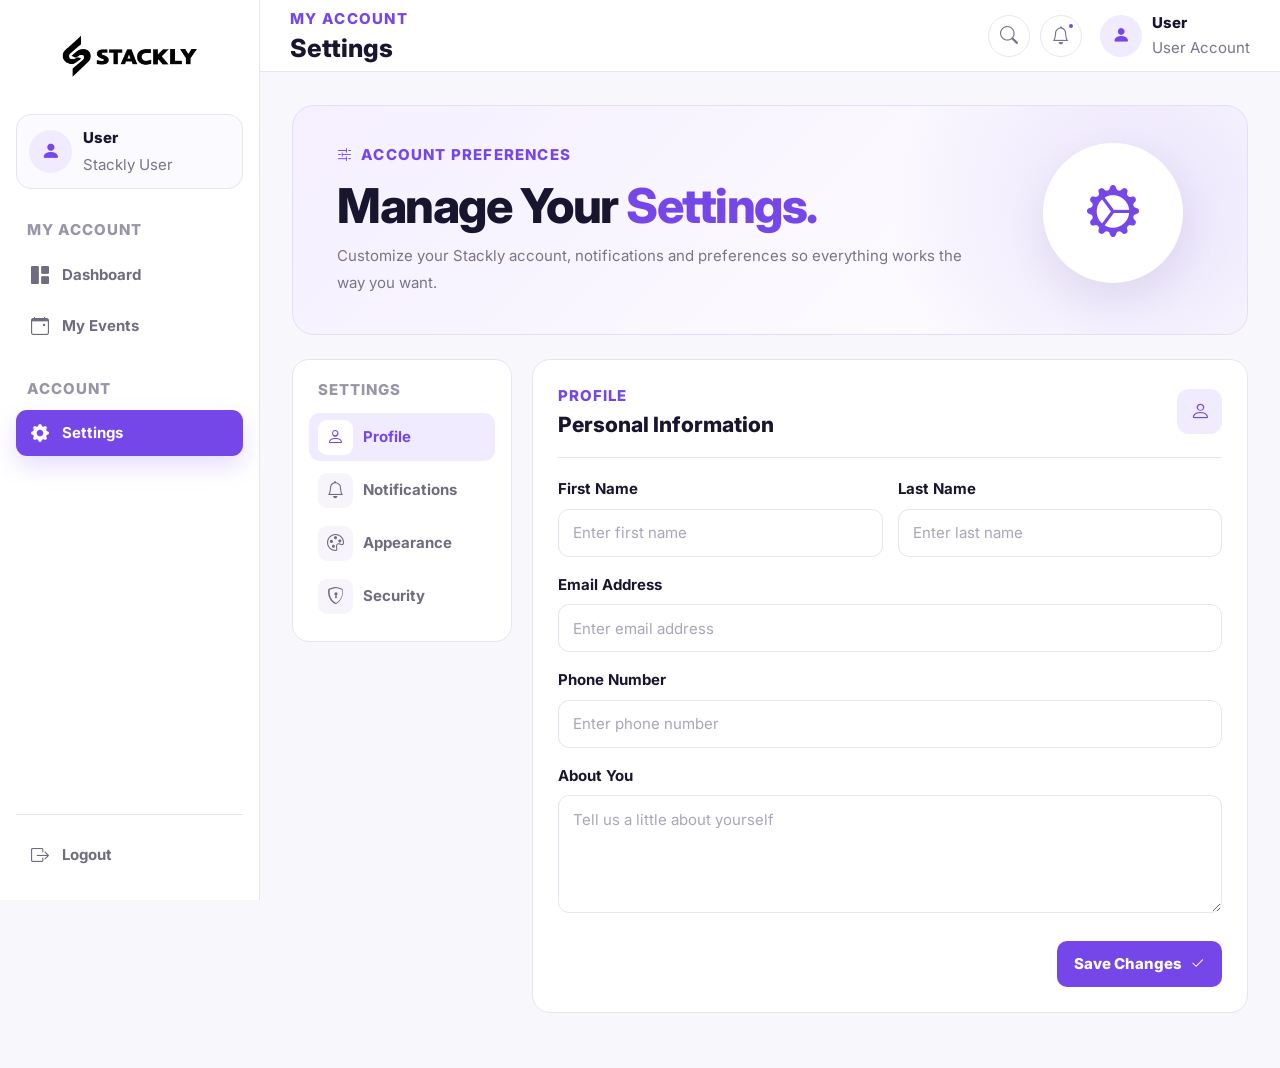
==== settings.html @ c7b8f8bf "Add files via upload" ====
<!DOCTYPE html>
<html lang="en">

<head>

    <meta charset="UTF-8">

    <meta
        name="viewport"
        content="width=device-width, initial-scale=1.0"
    >

    <meta
        name="description"
        content="Stackly Account Settings"
    >

    <title>Stackly | Settings</title>

    <link
        href="https://cdn.jsdelivr.net/npm/bootstrap@5.3.3/dist/css/bootstrap.min.css"
        rel="stylesheet"
    >

    <link
        href="https://cdn.jsdelivr.net/npm/bootstrap-icons@1.11.3/font/bootstrap-icons.min.css"
        rel="stylesheet"
    >

    <link
        href="https://fonts.googleapis.com/css2?family=Inter:wght@400;500;600;700;800&display=swap"
        rel="stylesheet"
    >

    <script src="https://cdn.jsdelivr.net/npm/gsap@3.12.5/dist/gsap.min.js"></script>

    <link
        rel="stylesheet"
        href="settings.css"
    >

</head>


<body>

<div class="settings-wrapper">


    <aside
        class="settings-sidebar"
        id="settingsSidebar"
    >

        <div class="settings-sidebar-logo">

            <a href="user-dashboard.html">

                <img
                    src="Assest/whitelogo.webp"
                    alt="Stackly Logo"
                >

            </a>

        </div>


        <div class="settings-sidebar-user">

            <div class="settings-sidebar-avatar">

                <i class="bi bi-person-fill"></i>

            </div>

            <div class="settings-sidebar-user-info">

                <strong id="sidebarUserName">
                    User
                </strong>

                <span>
                    Stackly User
                </span>

            </div>

        </div>


        <div class="settings-sidebar-title">
            MY ACCOUNT
        </div>


        <nav class="settings-sidebar-nav">

            <a
                href="user-dashboard.html"
                class="settings-sidebar-link"
            >

                <i class="bi bi-grid-1x2-fill"></i>

                <span>
                    Dashboard
                </span>

            </a>


            <a
                href="eventpage.html"
                class="settings-sidebar-link"
            >

                <i class="bi bi-calendar-event"></i>

                <span>
                    My Events
                </span>

            </a>

        </nav>


        <div class="settings-sidebar-title">
            ACCOUNT
        </div>


        <nav class="settings-sidebar-nav">

            <a
                href="settings.html"
                class="settings-sidebar-link active"
            >

                <i class="bi bi-gear-fill"></i>

                <span>
                    Settings
                </span>

            </a>

        </nav>


        <div class="settings-sidebar-bottom">

            <a
                href="login.html"
                class="settings-sidebar-link"
                id="logoutButton"
            >

                <i class="bi bi-box-arrow-right"></i>

                <span>
                    Logout
                </span>

            </a>

        </div>

    </aside>


    <div
        class="settings-sidebar-overlay"
        id="settingsSidebarOverlay"
    ></div>


    <main class="settings-main">


        <header class="settings-header">

            <div class="settings-header-left">

                <button
                    type="button"
                    class="settings-mobile-menu"
                    id="settingsMobileMenu"
                    aria-label="Open navigation"
                    aria-expanded="false"
                >

                    <i class="bi bi-list"></i>

                </button>


                <a
                    href="user-dashboard.html"
                    class="settings-mobile-logo"
                >

                    <img
                        src="Assest/whitelogo.webp"
                        alt="Stackly Logo"
                    >

                </a>


                <div class="settings-page-title">

                    <span>
                        MY ACCOUNT
                    </span>

                    <h1>
                        Settings
                    </h1>

                </div>

            </div>


            <div class="settings-header-actions">

                <a
                    href="error.html"
                    class="settings-header-icon"
                    aria-label="Search"
                >

                    <i class="bi bi-search"></i>

                </a>


                <a
                    href="error.html"
                    class="settings-header-icon settings-notification"
                    aria-label="Notifications"
                >

                    <i class="bi bi-bell"></i>

                    <span></span>

                </a>


                <a
                    href="error.html"
                    class="settings-header-user"
                >

                    <div class="settings-header-avatar">

                        <i class="bi bi-person-fill"></i>

                    </div>

                    <div>

                        <strong id="headerUserName">
                            User
                        </strong>

                        <small>
                            User Account
                        </small>

                    </div>

                </a>

            </div>

        </header>


        <div class="settings-content">


            <section class="settings-intro">

                <div>

                    <span class="settings-eyebrow">

                        <i class="bi bi-sliders2"></i>

                        ACCOUNT PREFERENCES

                    </span>


                    <h2>
                        Manage Your
                        <span>Settings.</span>
                    </h2>


                    <p>
                        Customize your Stackly account,
                        notifications and preferences so
                        everything works the way you want.
                    </p>

                </div>


                <div class="settings-intro-icon">

                    <i class="bi bi-gear-wide-connected"></i>

                </div>

            </section>


            <section class="settings-layout">


                <div class="settings-navigation">

                    <div class="settings-nav-heading">
                        SETTINGS
                    </div>


                    <button
                        type="button"
                        class="settings-nav-item active"
                        data-target="profileSettings"
                    >

                        <span class="settings-nav-icon">
                            <i class="bi bi-person"></i>
                        </span>

                        <span>
                            Profile
                        </span>

                    </button>


                    <button
                        type="button"
                        class="settings-nav-item"
                        data-target="notificationSettings"
                    >

                        <span class="settings-nav-icon">
                            <i class="bi bi-bell"></i>
                        </span>

                        <span>
                            Notifications
                        </span>

                    </button>


                    <button
                        type="button"
                        class="settings-nav-item"
                        data-target="appearanceSettings"
                    >

                        <span class="settings-nav-icon">
                            <i class="bi bi-palette"></i>
                        </span>

                        <span>
                            Appearance
                        </span>

                    </button>


                    <button
                        type="button"
                        class="settings-nav-item"
                        data-target="securitySettings"
                    >

                        <span class="settings-nav-icon">
                            <i class="bi bi-shield-lock"></i>
                        </span>

                        <span>
                            Security
                        </span>

                    </button>

                </div>


                <div class="settings-panels">


                    <section
                        class="settings-panel active"
                        id="profileSettings"
                    >

                        <div class="settings-panel-heading">

                            <div>

                                <span>
                                    PROFILE
                                </span>

                                <h3>
                                    Personal Information
                                </h3>

                            </div>

                            <div class="settings-panel-icon">

                                <i class="bi bi-person"></i>

                            </div>

                        </div>


                        <div class="settings-form">


                            <div class="settings-form-row">


                                <div class="settings-field">

                                    <label for="firstName">
                                        First Name
                                    </label>

                                    <input
                                        type="text"
                                        id="firstName"
                                        placeholder="Enter first name"
                                    >

                                </div>


                                <div class="settings-field">

                                    <label for="lastName">
                                        Last Name
                                    </label>

                                    <input
                                        type="text"
                                        id="lastName"
                                        placeholder="Enter last name"
                                    >

                                </div>


                            </div>


                            <div class="settings-field">

                                <label for="email">
                                    Email Address
                                </label>

                                <input
                                    type="email"
                                    id="email"
                                    placeholder="Enter email address"
                                >

                            </div>


                            <div class="settings-field">

                                <label for="phone">
                                    Phone Number
                                </label>

                                <input
                                    type="tel"
                                    id="phone"
                                    placeholder="Enter phone number"
                                >

                            </div>


                            <div class="settings-field">

                                <label for="bio">
                                    About You
                                </label>

                                <textarea
                                    id="bio"
                                    rows="4"
                                    placeholder="Tell us a little about yourself"
                                ></textarea>

                            </div>


                            <div class="settings-form-actions">

                                <a href="error.html"
                                    class="settings-save-button"
                                    id="saveProfile"
                                >

                                    Save Changes

                                    <i class="bi bi-check2"></i>

                            </a>

                            </div>

                        </div>

                    </section>


                    <section
                        class="settings-panel"
                        id="notificationSettings"
                    >

                        <div class="settings-panel-heading">

                            <div>

                                <span>
                                    NOTIFICATIONS
                                </span>

                                <h3>
                                    Notification Preferences
                                </h3>

                            </div>

                            <div class="settings-panel-icon">

                                <i class="bi bi-bell"></i>

                            </div>

                        </div>


                        <div class="settings-preference-list">


                            <div class="settings-preference-row">

                                <div class="settings-preference-content">

                                    <strong>
                                        Email Notifications
                                    </strong>

                                    <span>
                                        Receive important event and account updates.
                                    </span>

                                </div>


                                <label class="settings-toggle">

                                    <input
                                        type="checkbox"
                                        id="emailNotifications"
                                        checked
                                    >

                                    <span></span>

                                </label>

                            </div>


                            <div class="settings-preference-row">

                                <div class="settings-preference-content">

                                    <strong>
                                        Event Reminders
                                    </strong>

                                    <span>
                                        Get reminders before your registered events.
                                    </span>

                                </div>


                                <label class="settings-toggle">

                                    <input
                                        type="checkbox"
                                        id="eventReminders"
                                        checked
                                    >

                                    <span></span>

                                </label>

                            </div>


                            <div class="settings-preference-row">

                                <div class="settings-preference-content">

                                    <strong>
                                        New Event Alerts
                                    </strong>

                                    <span>
                                        Discover newly added conferences and workshops.
                                    </span>

                                </div>


                                <label class="settings-toggle">

                                    <input
                                        type="checkbox"
                                        id="newEventAlerts"
                                        checked
                                    >

                                    <span></span>

                                </label>

                            </div>


                            <div class="settings-preference-row">

                                <div class="settings-preference-content">

                                    <strong>
                                        Weekly Summary
                                    </strong>

                                    <span>
                                        Receive a weekly overview of upcoming experiences.
                                    </span>

                                </div>


                                <label class="settings-toggle">

                                    <input
                                        type="checkbox"
                                        id="weeklySummary"
                                    >

                                    <span></span>

                                </label>

                            </div>


                        </div>


                        <div class="settings-form-actions">

                            <a href="error.html"
                                class="settings-save-button"
                                id="saveNotifications"
                            >

                                Save Preferences

                                <i class="bi bi-check2"></i>

                        </a>

                        </div>

                    </section>


                    <section
                        class="settings-panel"
                        id="appearanceSettings"
                    >

                        <div class="settings-panel-heading">

                            <div>

                                <span>
                                    APPEARANCE
                                </span>

                                <h3>
                                    Display Preferences
                                </h3>

                            </div>

                            <div class="settings-panel-icon">

                                <i class="bi bi-palette"></i>

                            </div>

                        </div>


                        <div class="settings-appearance-options">


                            <button
                                type="button"
                                class="appearance-option active"
                                data-theme="light"
                            >

                                <span class="appearance-preview light-preview">

                                    <span></span>
                                    <span></span>
                                    <span></span>

                                </span>

                                <strong>
                                    Light
                                </strong>

                                <small>
                                    Clean and bright interface
                                </small>

                            </button>


                            <button
                                type="button"
                                class="appearance-option"
                                data-theme="soft"
                            >

                                <span class="appearance-preview soft-preview">

                                    <span></span>
                                    <span></span>
                                    <span></span>

                                </span>

                                <strong>
                                    Soft
                                </strong>

                                <small>
                                    Softer background contrast
                                </small>

                            </button>


                        </div>


                        <div class="settings-form-actions">
<a
    href="error.html"
    class="settings-save-button"
    id="saveAppearance"
>
    Save Appearance
    <i class="bi bi-check2"></i>
</a>

                        </div>

                    </section>


                    <section
                        class="settings-panel"
                        id="securitySettings"
                    >

                        <div class="settings-panel-heading">

                            <div>

                                <span>
                                    SECURITY
                                </span>

                                <h3>
                                    Account Security
                                </h3>

                            </div>

                            <div class="settings-panel-icon">

                                <i class="bi bi-shield-lock"></i>

                            </div>

                        </div>


                        <div class="settings-security-card">

                            <div class="settings-security-icon">

                                <i class="bi bi-lock"></i>

                            </div>

                            <div>

                                <strong>
                                    Password
                                </strong>

                                <span>
                                    Keep your account protected with a strong password.
                                </span>

                            </div>

                            <a
                                href="error.html"
                                class="settings-secondary-button"
                            >
                                Change Password
                            </a>

                        </div>


                        <div class="settings-security-card">

                            <div class="settings-security-icon">

                                <i class="bi bi-phone"></i>

                            </div>

                            <div>

                                <strong>
                                    Two-Factor Authentication
                                </strong>

                                <span>
                                    Add another layer of protection to your account.
                                </span>

                            </div>

                            <a href="error.html"
                                class="settings-secondary-button"
                                id="twoFactorButton"
                            >
                                Enable
                        </a>

                        </div>


                        <div class="settings-danger-zone">

                            <div>

                                <span>
                                    ACCOUNT ACTION
                                </span>

                                <h4>
                                    Sign out from all devices
                                </h4>

                                <p>
                                    End all active sessions connected to your account.
                                </p>

                            </div>


                            <a href="error.html"
                                class="settings-danger-button"
                                id="signOutAll"
                            >
                                Sign Out
                        </a>

                        </div>

                    </section>


                </div>

            </section>


            <div
                class="settings-toast"
                id="settingsToast"
            >

                <i class="bi bi-check-circle-fill"></i>

                <span>
                    Settings saved successfully.
                </span>

            </div>


        </div>

    </main>

</div>


<script src="settings.js"></script>

</body>

</html>
---- settings.css ----
* {
    margin: 0;
    padding: 0;
    box-sizing: border-box;
}

html {
    width: 100%;
    min-height: 100%;
    overflow-x: hidden;
}

body {
    width: 100%;
    min-height: 100vh;
    overflow-x: hidden;

    font-family: "Inter", sans-serif;

    background: #f8f7fb;
    color: #18152f;
}

body.sidebar-open {
    position: fixed;
    width: 100%;
    height: 100%;
    overflow: hidden !important;
    touch-action: none;
}

:root {
    --purple: #7647e8;
    --purple-dark: #6033d0;
    --purple-light: #f0ebff;
    --purple-soft: #f8f5ff;
    --dark: #18152f;
    --text: #343147;
    --muted: #77758a;
    --border: #e7e4ef;
    --white: #ffffff;
    --danger: #d94a62;
    --sidebar-width: 260px;
    --header-height: 72px;
}

a {
    text-decoration: none;
}

button,
input,
textarea,
select {
    font: inherit;
}

button {
    border: 0;
}

img,
svg {
    display: block;
    max-width: 100%;
}

.settings-wrapper {
    width: 100%;
    min-height: 100vh;
    overflow-x: hidden;
}

.settings-sidebar {
    position: fixed;

    top: 0;
    left: 0;
    bottom: 0;

    width: var(--sidebar-width);

    display: flex;
    flex-direction: column;

    padding: 22px 16px;

    background: #ffffff;

    border-right: 1px solid var(--border);

    z-index: 2000;

    overflow-x: hidden;
    overflow-y: auto;
}

.settings-sidebar-logo {
    width: 100%;

    display: flex;
    justify-content: center;

    padding: 8px 10px 30px;
}

.settings-sidebar-logo a {
    display: flex;
    justify-content: center;

    width: 100%;
}

.settings-sidebar-logo img {
    width: 145px;
    height: auto;

    filter: brightness(0);
}

.settings-sidebar-user {
    width: 100%;

    display: flex;
    align-items: center;

    gap: 11px;

    padding: 12px;

    margin-bottom: 26px;

    border: 1px solid var(--border);

    border-radius: 15px;

    background: #fbfaff;
}

.settings-sidebar-avatar {
    width: 43px;
    height: 43px;

    min-width: 43px;

    display: flex;
    align-items: center;
    justify-content: center;

    border-radius: 50%;

    background: var(--purple-light);

    color: var(--purple);

    font-size: 19px;
}

.settings-sidebar-user-info {
    min-width: 0;
    flex: 1;
}

.settings-sidebar-user-info strong {
    display: block;

    width: 100%;

    color: var(--dark);

    font-size: 15px;
    font-weight: 800;

    overflow: hidden;
    white-space: nowrap;
    text-overflow: ellipsis;
}

.settings-sidebar-user-info span {
    display: block;

    margin-top: 4px;

    color: var(--muted);

    font-size: 15px;
}

.settings-sidebar-title {
    padding: 0 11px;

    margin: 4px 0 10px;

    color: #9995a9;

    font-size: 15px;
    font-weight: 800;

    letter-spacing: 1px;
}

.settings-sidebar-nav {
    width: 100%;

    display: flex;
    flex-direction: column;

    gap: 5px;

    margin-bottom: 25px;
}

.settings-sidebar-link {
    width: 100%;
    min-height: 46px;

    display: flex;
    align-items: center;

    gap: 12px;

    padding: 0 13px;

    border-radius: 11px;

    color: #6f6c7f;

    font-size: 15px;
    font-weight: 700;

    transition:
        background .25s ease,
        color .25s ease,
        transform .25s ease;
}

.settings-sidebar-link i {
    width: 21px;
    min-width: 21px;

    text-align: center;

    font-size: 18px;
}

.settings-sidebar-link:hover {
    color: var(--purple);
    background: var(--purple-light);

    transform: translateX(2px);
}

.settings-sidebar-link.active {
    color: #ffffff;

    background: var(--purple);

    box-shadow:
        0 10px 25px rgba(118, 71, 232, .18);
}

.settings-sidebar-link.active:hover {
    color: #ffffff;

    background: var(--purple-dark);

    transform: none;
}

.settings-sidebar-bottom {
    width: 100%;

    margin-top: auto;

    padding-top: 17px;

    border-top: 1px solid var(--border);
}

.settings-sidebar-overlay {
    position: fixed;

    inset: 0;

    background: rgba(20, 15, 40, .55);

    opacity: 0;
    visibility: hidden;
    pointer-events: none;

    z-index: 1900;

    transition:
        opacity .3s ease,
        visibility .3s ease;
}

.settings-sidebar-overlay.active {
    opacity: 1;
    visibility: visible;
    pointer-events: auto;
}

.settings-main {
    width: calc(100% - var(--sidebar-width));

    min-height: 100vh;

    margin-left: var(--sidebar-width);

    overflow-x: hidden;
}

.settings-header {
    position: fixed;

    top: 0;
    right: 0;

    width: calc(100% - var(--sidebar-width));

    height: var(--header-height);

    display: flex;
    align-items: center;
    justify-content: space-between;

    padding: 0 30px;

    background: rgba(255, 255, 255, .97);

    border-bottom: 1px solid var(--border);

    backdrop-filter: blur(16px);

    z-index: 1500;
}

.settings-header-left {
    display: flex;
    align-items: center;

    min-width: 0;
}

.settings-page-title span {
    display: block;

    margin-bottom: 3px;

    color: var(--purple);

    font-size: 15px;
    font-weight: 800;

    letter-spacing: 1.3px;
}

.settings-page-title h1 {
    margin: 0;

    color: var(--dark);

    font-size: 25px;
    font-weight: 800;
}

.settings-header-actions {
    display: flex;
    align-items: center;

    gap: 10px;

    flex-shrink: 0;
}

.settings-header-icon {
    position: relative;

    width: 42px;
    height: 42px;

    display: flex;
    align-items: center;
    justify-content: center;

    border: 1px solid var(--border);

    border-radius: 50%;

    background: #ffffff;

    color: #77738a;

    font-size: 18px;

    transition: .25s ease;
}

.settings-header-icon:hover {
    color: var(--purple);
    border-color: var(--purple);

    transform: translateY(-2px);
}

.settings-notification span {
    position: absolute;

    top: 6px;
    right: 6px;

    width: 8px;
    height: 8px;

    border-radius: 50%;

    background: var(--purple);

    border: 2px solid #ffffff;
}

.settings-header-user {
    display: flex;
    align-items: center;

    gap: 10px;

    padding-left: 8px;

    color: var(--dark);
}

.settings-header-avatar {
    width: 42px;
    height: 42px;

    display: flex;
    align-items: center;
    justify-content: center;

    border-radius: 50%;

    background: var(--purple-light);

    color: var(--purple);

    font-size: 18px;
}

.settings-header-user strong {
    display: block;

    color: var(--dark);

    font-size: 15px;
    font-weight: 800;
}

.settings-header-user small {
    display: block;

    margin-top: 3px;

    color: var(--muted);

    font-size: 15px;
}

.settings-mobile-menu,
.settings-mobile-logo {
    display: none;
}

.settings-content {
    width: 100%;
    max-width: 1500px;

    margin: 0 auto;

    padding: 105px 32px 55px;

    overflow-x: hidden;
}

.settings-intro {
    width: 100%;
    min-width: 0;

    display: grid;

    grid-template-columns:
        minmax(0, 1fr)
        180px;

    align-items: center;

    gap: 30px;

    padding: 38px 44px;

    border: 1px solid #e5def8;

    border-radius: 22px;

    background:
        radial-gradient(
            circle at 90% 50%,
            rgba(118, 71, 232, .14),
            transparent 30%
        ),
        linear-gradient(
            135deg,
            #f5efff,
            #ffffff
        );

    overflow: hidden;
}

.settings-eyebrow {
    display: flex;
    align-items: center;

    gap: 8px;

    margin-bottom: 13px;

    color: var(--purple);

    font-size: 15px;
    font-weight: 800;

    letter-spacing: 1.2px;
}

.settings-intro h2 {
    margin: 0 0 11px;

    color: var(--dark);

    font-size: clamp(32px, 4vw, 48px);

    line-height: 1.1;

    letter-spacing: -1.5px;

    font-weight: 800;
}

.settings-intro h2 span {
    color: var(--purple);
}

.settings-intro p {
    max-width: 700px;

    margin: 0;

    color: var(--muted);

    font-size: 15px;

    line-height: 1.75;
}

.settings-intro-icon {
    width: 140px;
    height: 140px;

    display: flex;
    align-items: center;
    justify-content: center;

    justify-self: center;

    border-radius: 50%;

    background: #ffffff;

    color: var(--purple);

    font-size: 52px;

    box-shadow:
        0 15px 40px rgba(40, 25, 80, .08);
}

.settings-layout {
    width: 100%;

    min-width: 0;

    display: grid;

    grid-template-columns:
        220px
        minmax(0, 1fr);

    gap: 20px;

    margin-top: 24px;
}

.settings-navigation {
    width: 100%;

    height: max-content;

    padding: 16px;

    border: 1px solid var(--border);

    border-radius: 17px;

    background: #ffffff;
}

.settings-nav-heading {
    padding: 3px 9px 12px;

    color: #9995a9;

    font-size: 15px;

    font-weight: 800;

    letter-spacing: 1px;
}

.settings-nav-item {
    width: 100%;
    min-height: 48px;

    display: flex;
    align-items: center;

    gap: 10px;

    padding: 0 9px;

    margin-bottom: 5px;

    border-radius: 11px;

    background: transparent;

    color: #706c80;

    font-size: 15px;

    font-weight: 700;

    text-align: left;

    cursor: pointer;

    transition: .25s ease;
}

.settings-nav-item:hover {
    color: var(--purple);

    background: var(--purple-light);
}

.settings-nav-item.active {
    color: var(--purple);

    background: var(--purple-light);
}

.settings-nav-icon {
    width: 35px;
    height: 35px;

    min-width: 35px;

    display: flex;
    align-items: center;
    justify-content: center;

    border-radius: 9px;

    background: #f7f5fb;

    font-size: 17px;
}

.settings-nav-item.active .settings-nav-icon {
    background: #ffffff;

    color: var(--purple);
}

.settings-panels {
    width: 100%;
    min-width: 0;
}

.settings-panel {
    display: none;

    width: 100%;

    padding: 25px;

    border: 1px solid var(--border);

    border-radius: 18px;

    background: #ffffff;
}

.settings-panel.active {
    display: block;
}

.settings-panel-heading {
    width: 100%;

    display: flex;
    align-items: center;
    justify-content: space-between;

    gap: 15px;

    padding-bottom: 20px;

    margin-bottom: 20px;

    border-bottom: 1px solid var(--border);
}

.settings-panel-heading span {
    display: block;

    margin-bottom: 5px;

    color: var(--purple);

    font-size: 15px;

    font-weight: 800;

    letter-spacing: 1px;
}

.settings-panel-heading h3 {
    margin: 0;

    color: var(--dark);

    font-size: 21px;

    font-weight: 800;
}

.settings-panel-icon {
    width: 45px;
    height: 45px;

    min-width: 45px;

    display: flex;
    align-items: center;
    justify-content: center;

    border-radius: 12px;

    background: var(--purple-light);

    color: var(--purple);

    font-size: 20px;
}

.settings-form {
    width: 100%;
}

.settings-form-row {
    width: 100%;

    display: grid;

    grid-template-columns:
        repeat(2, minmax(0, 1fr));

    gap: 15px;
}

.settings-field {
    width: 100%;

    margin-bottom: 17px;

    min-width: 0;
}

.settings-field label {
    display: block;

    margin-bottom: 8px;

    color: var(--dark);

    font-size: 15px;

    font-weight: 700;
}

.settings-field input,
.settings-field textarea {
    width: 100%;
    max-width: 100%;

    padding: 13px 14px;

    border: 1px solid var(--border);

    border-radius: 11px;

    outline: none;

    background: #ffffff;

    color: var(--dark);

    font-size: 15px;

    transition: .25s ease;

    resize: vertical;
}

.settings-field input {
    height: 48px;
}

.settings-field input:focus,
.settings-field textarea:focus {
    border-color: var(--purple);

    box-shadow:
        0 0 0 4px rgba(118, 71, 232, .08);
}

.settings-field input::placeholder,
.settings-field textarea::placeholder {
    color: #aaa5b7;
}

.settings-form-actions {
    display: flex;
    justify-content: flex-end;

    padding-top: 5px;
}

.settings-save-button {
    min-height: 46px;

    display: inline-flex;
    align-items: center;
    justify-content: center;

    gap: 8px;

    padding: 0 17px;

    border-radius: 10px;

    background: var(--purple);

    color: #ffffff;

    font-size: 15px;

    font-weight: 800;

    cursor: pointer;

    transition: .25s ease;
}

.settings-save-button:hover {
    background: var(--purple-dark);

    transform: translateY(-2px);
}

.settings-preference-list {
    width: 100%;
}

.settings-preference-row {
    width: 100%;

    min-width: 0;

    display: flex;
    align-items: center;
    justify-content: space-between;

    gap: 20px;

    padding: 18px 0;

    border-bottom: 1px solid var(--border);
}

.settings-preference-row:last-child {
    border-bottom: 0;
}

.settings-preference-content {
    min-width: 0;
}

.settings-preference-content strong {
    display: block;

    color: var(--dark);

    font-size: 16px;

    font-weight: 800;
}

.settings-preference-content span {
    display: block;

    margin-top: 5px;

    color: var(--muted);

    font-size: 15px;

    line-height: 1.5;
}

.settings-toggle {
    position: relative;

    width: 50px;
    height: 28px;

    min-width: 50px;

    cursor: pointer;
}

.settings-toggle input {
    position: absolute;

    opacity: 0;

    pointer-events: none;
}

.settings-toggle span {
    position: absolute;

    inset: 0;

    border-radius: 30px;

    background: #d9d6e1;

    transition: .25s ease;
}

.settings-toggle span::after {
    content: "";

    position: absolute;

    top: 4px;
    left: 4px;

    width: 20px;
    height: 20px;

    border-radius: 50%;

    background: #ffffff;

    box-shadow:
        0 2px 5px rgba(0, 0, 0, .12);

    transition: .25s ease;
}

.settings-toggle input:checked + span {
    background: var(--purple);
}

.settings-toggle input:checked + span::after {
    transform: translateX(22px);
}

.settings-appearance-options {
    width: 100%;

    display: grid;

    grid-template-columns:
        repeat(2, minmax(0, 1fr));

    gap: 15px;

    margin-bottom: 20px;
}

.appearance-option {
    width: 100%;

    min-width: 0;

    display: flex;
    flex-direction: column;

    align-items: flex-start;

    padding: 15px;

    border: 1px solid var(--border);

    border-radius: 14px;

    background: #ffffff;

    color: var(--dark);

    text-align: left;

    cursor: pointer;

    transition: .25s ease;
}

.appearance-option:hover {
    border-color: var(--purple);
}

.appearance-option.active {
    border-color: var(--purple);

    box-shadow:
        0 0 0 3px rgba(118, 71, 232, .08);
}

.appearance-preview {
    width: 100%;
    height: 85px;

    display: flex;

    gap: 5px;

    padding: 9px;

    margin-bottom: 12px;

    border-radius: 9px;
}

.appearance-preview span {
    border-radius: 5px;
}

.light-preview {
    background: #f5f5f8;
}

.light-preview span:first-child {
    width: 25%;

    background: #ffffff;
}

.light-preview span:nth-child(2) {
    width: 50%;

    background: #ffffff;
}

.light-preview span:last-child {
    width: 25%;

    background: var(--purple);
}

.soft-preview {
    background: #ece9f5;
}

.soft-preview span:first-child {
    width: 25%;

    background: #d9d3eb;
}

.soft-preview span:nth-child(2) {
    width: 50%;

    background: #ffffff;
}

.soft-preview span:last-child {
    width: 25%;

    background: var(--purple);
}

.appearance-option strong {
    font-size: 15px;

    font-weight: 800;
}

.appearance-option small {
    margin-top: 5px;

    color: var(--muted);

    font-size: 15px;
}

.settings-security-card {
    width: 100%;

    min-width: 0;

    display: grid;

    grid-template-columns: 48px minmax(0, 1fr) auto;

    align-items: center;

    gap: 13px;

    padding: 17px;

    margin-bottom: 12px;

    border: 1px solid var(--border);

    border-radius: 14px;

    background: #fbfaff;
}

.settings-security-icon {
    width: 48px;
    height: 48px;

    display: flex;
    align-items: center;
    justify-content: center;

    border-radius: 12px;

    background: var(--purple-light);

    color: var(--purple);

    font-size: 20px;
}

.settings-security-card strong {
    display: block;

    color: var(--dark);

    font-size: 16px;

    font-weight: 800;
}

.settings-security-card span {
    display: block;

    margin-top: 4px;

    color: var(--muted);

    font-size: 15px;

    line-height: 1.5;
}

.settings-secondary-button {
    min-height: 42px;

    display: inline-flex;
    align-items: center;
    justify-content: center;

    padding: 0 14px;

    border: 1px solid var(--border);

    border-radius: 9px;

    background: #ffffff;

    color: var(--purple);

    font-size: 15px;

    font-weight: 800;

    cursor: pointer;

    white-space: nowrap;

    transition: .25s ease;
}

.settings-secondary-button:hover {
    border-color: var(--purple);

    background: var(--purple-light);
}

.settings-danger-zone {
    width: 100%;

    display: flex;
    align-items: center;
    justify-content: space-between;

    gap: 20px;

    margin-top: 25px;

    padding: 19px;

    border: 1px solid #f0d7dc;

    border-radius: 14px;

    background: #fff7f8;
}

.settings-danger-zone span {
    display: block;

    margin-bottom: 5px;

    color: var(--danger);

    font-size: 15px;

    font-weight: 800;

    letter-spacing: .8px;
}

.settings-danger-zone h4 {
    margin: 0 0 5px;

    color: var(--dark);

    font-size: 16px;

    font-weight: 800;
}

.settings-danger-zone p {
    margin: 0;

    color: var(--muted);

    font-size: 15px;
}

.settings-danger-button {
    min-height: 42px;

    padding: 0 15px;
    padding-top: 5px;

    border-radius: 9px;

    background: #fff0f2;

    color: var(--danger);

    font-size: 15px;

    font-weight: 800;

    cursor: pointer;
}

.settings-danger-button:hover {
    background: var(--danger);

    color: #ffffff;
}

.settings-toast {
    position: fixed;

    right: 25px;
    bottom: 25px;

    z-index: 3000;

    display: flex;
    align-items: center;

    gap: 9px;

    padding: 13px 17px;

    border: 1px solid var(--border);

    border-radius: 11px;

    background: #ffffff;

    color: var(--dark);

    font-size: 15px;

    font-weight: 700;

    box-shadow:
        0 15px 35px rgba(20, 15, 40, .12);

    opacity: 0;

    visibility: hidden;

    transform: translateY(15px);

    transition: .3s ease;
}

.settings-toast.show {
    opacity: 1;

    visibility: visible;

    transform: translateY(0);
}

.settings-toast i {
    color: var(--purple);

    font-size: 18px;
}

@media (max-width: 1199px) {

    :root {
        --sidebar-width: 235px;
    }

    .settings-sidebar {
        width: 235px;
    }

    .settings-main {
        width: calc(100% - 235px);

        margin-left: 235px;
    }

    .settings-header {
        width: calc(100% - 235px);

        padding-left: 24px;
        padding-right: 24px;
    }

    .settings-content {
        padding-left: 24px;
        padding-right: 24px;
    }

    .settings-intro {
        grid-template-columns:
            minmax(0, 1fr)
            150px;

        padding: 34px;
    }

    .settings-layout {
        grid-template-columns:
            200px
            minmax(0, 1fr);
    }

}

@media (max-width: 991px) {

    html,
    body {
        width: 100%;
        max-width: 100%;

        overflow-x: hidden !important;
    }

    .settings-sidebar {
        top: 68px;
        bottom: 0;
        left: 0;

        width: 270px;
        max-width: 86vw;

        height: calc(100dvh - 68px);

        padding: 18px 15px;

        transform: translateX(-105%);

        opacity: 0;

        visibility: hidden;

        box-shadow:
            12px 0 45px rgba(20, 10, 45, .16);

        transition:
            transform .35s cubic-bezier(.4, 0, .2, 1),
            opacity .3s ease,
            visibility .3s ease;
    }

    .settings-sidebar.mobile-open {
        transform: translateX(0);

        opacity: 1;

        visibility: visible;
    }

    .settings-sidebar-logo {
        display: none;
    }

    .settings-sidebar-overlay {
        top: 68px;

        height: calc(100dvh - 68px);
    }

    .settings-main {
        width: 100% !important;
        max-width: 100% !important;

        margin-left: 0 !important;

        overflow-x: hidden;
    }

    .settings-header {
        top: 0;
        left: 0;
        right: 0;

        width: 100% !important;
        max-width: 100% !important;

        height: 68px;

        padding: 0 15px;
    }

    .settings-header-left {
        width: 100%;

        min-width: 0;

        display: flex;
        align-items: center;
        justify-content: space-between;
    }

    .settings-page-title {
        display: none;
    }

    .settings-header-actions {
        display: none;
    }

    .settings-mobile-menu {
        width: 40px;
        height: 40px;

        min-width: 40px;

        flex: 0 0 40px;

        display: flex;
        align-items: center;
        justify-content: center;

        border: 1px solid var(--border);

        border-radius: 11px;

        background: #ffffff;

        color: var(--dark);

        font-size: 20px;

        cursor: pointer;
    }

    .settings-mobile-logo {
        width: auto;

        max-width: 110px;

        min-width: 0;

        display: flex;
        align-items: center;
        justify-content: flex-end;

        margin-left: auto;

        overflow: hidden;
    }

    .settings-mobile-logo img {
        width: 105px;
        max-width: 105px;

        height: auto;

        filter: brightness(0);
    }

    .settings-content {
        width: 100% !important;
        max-width: 100% !important;

        margin: 0;

        padding:
            88px 20px 40px;

        overflow-x: hidden;
    }

    .settings-intro {
        grid-template-columns: 1fr;

        gap: 20px;

        padding: 30px 25px;

        border-radius: 19px;
    }

    .settings-intro-icon {
        width: 95px;
        height: 95px;

        justify-self: start;

        font-size: 36px;
    }

    .settings-layout {
        grid-template-columns: 1fr;

        gap: 15px;
    }

    .settings-navigation {
        width: 100%;

        display: grid;

        grid-template-columns:
            repeat(4, minmax(0, 1fr));

        gap: 6px;

        padding: 8px;
    }

    .settings-nav-heading {
        display: none;
    }

    .settings-nav-item {
        justify-content: center;

        flex-direction: column;

        gap: 5px;

        min-height: 70px;

        padding: 6px;

        text-align: center;
    }

    .settings-nav-icon {
        width: 34px;
        height: 34px;

        min-width: 34px;
    }

}

@media (max-width: 600px) {

    .settings-header {
        height: 68px;

        padding:
            0 15px;
    }

    .settings-content {
        padding:
            88px 15px 35px;
    }

    .settings-intro {
        padding: 26px 19px;

        border-radius: 18px;
    }

    .settings-eyebrow {
        font-size: 15px;
    }

    .settings-intro h2 {
        font-size: 32px;

        letter-spacing: -1px;
    }

    .settings-intro p {
        font-size: 15px;

        line-height: 1.7;
    }

    .settings-layout {
        margin-top: 17px;
    }

    .settings-navigation {
        grid-template-columns:
            repeat(2, minmax(0, 1fr));

        gap: 7px;
    }

    .settings-nav-item {
        min-height: 62px;

        flex-direction: row;

        justify-content: flex-start;

        text-align: left;
    }

    .settings-panel {
        padding: 19px;

        border-radius: 17px;
    }

    .settings-panel-heading {
        align-items: flex-start;

        margin-bottom: 17px;
        padding-bottom: 17px;
    }

    .settings-panel-heading h3 {
        font-size: 19px;
    }

    .settings-panel-icon {
        width: 42px;
        height: 42px;

        min-width: 42px;
    }

    .settings-form-row {
        grid-template-columns: 1fr;

        gap: 0;
    }

    .settings-field {
        margin-bottom: 15px;
    }

    .settings-field input {
        height: 48px;
    }

    .settings-form-actions {
        justify-content: stretch;
    }

    .settings-save-button {
        width: 100%;
    }

    .settings-preference-row {
        align-items: flex-start;

        gap: 12px;

        padding: 17px 0;
    }

    .settings-preference-content strong {
        font-size: 15px;
    }

    .settings-preference-content span {
        font-size: 15px;
    }

    .settings-appearance-options {
        grid-template-columns: 1fr;
    }

    .settings-security-card {
        grid-template-columns:
            44px
            minmax(0, 1fr);

        align-items: start;
    }

    .settings-security-icon {
        width: 44px;
        height: 44px;
    }

    .settings-security-card .settings-secondary-button {
        grid-column: 1 / -1;

        width: 100%;
    }

    .settings-danger-zone {
        flex-direction: column;

        align-items: stretch;

        gap: 15px;
    }

    .settings-danger-button {
        width: 100%;
    }

    .settings-toast {
        left: 15px;
        right: 15px;
        bottom: 15px;

        justify-content: center;

        text-align: center;
    }

}

@media (max-width: 380px) {

    .settings-header {
        padding-left: 11px;
        padding-right: 11px;
    }

    .settings-content {
        padding-left: 11px;
        padding-right: 11px;
    }

    .settings-mobile-logo img {
        width: 92px;
        max-width: 92px;
    }

    .settings-intro {
        padding: 23px 15px;
    }

    .settings-intro h2 {
        font-size: 29px;
    }

    .settings-navigation {
        grid-template-columns: 1fr;
    }

    .settings-nav-item {
        min-height: 50px;
    }

    .settings-panel {
        padding: 17px;
    }

}
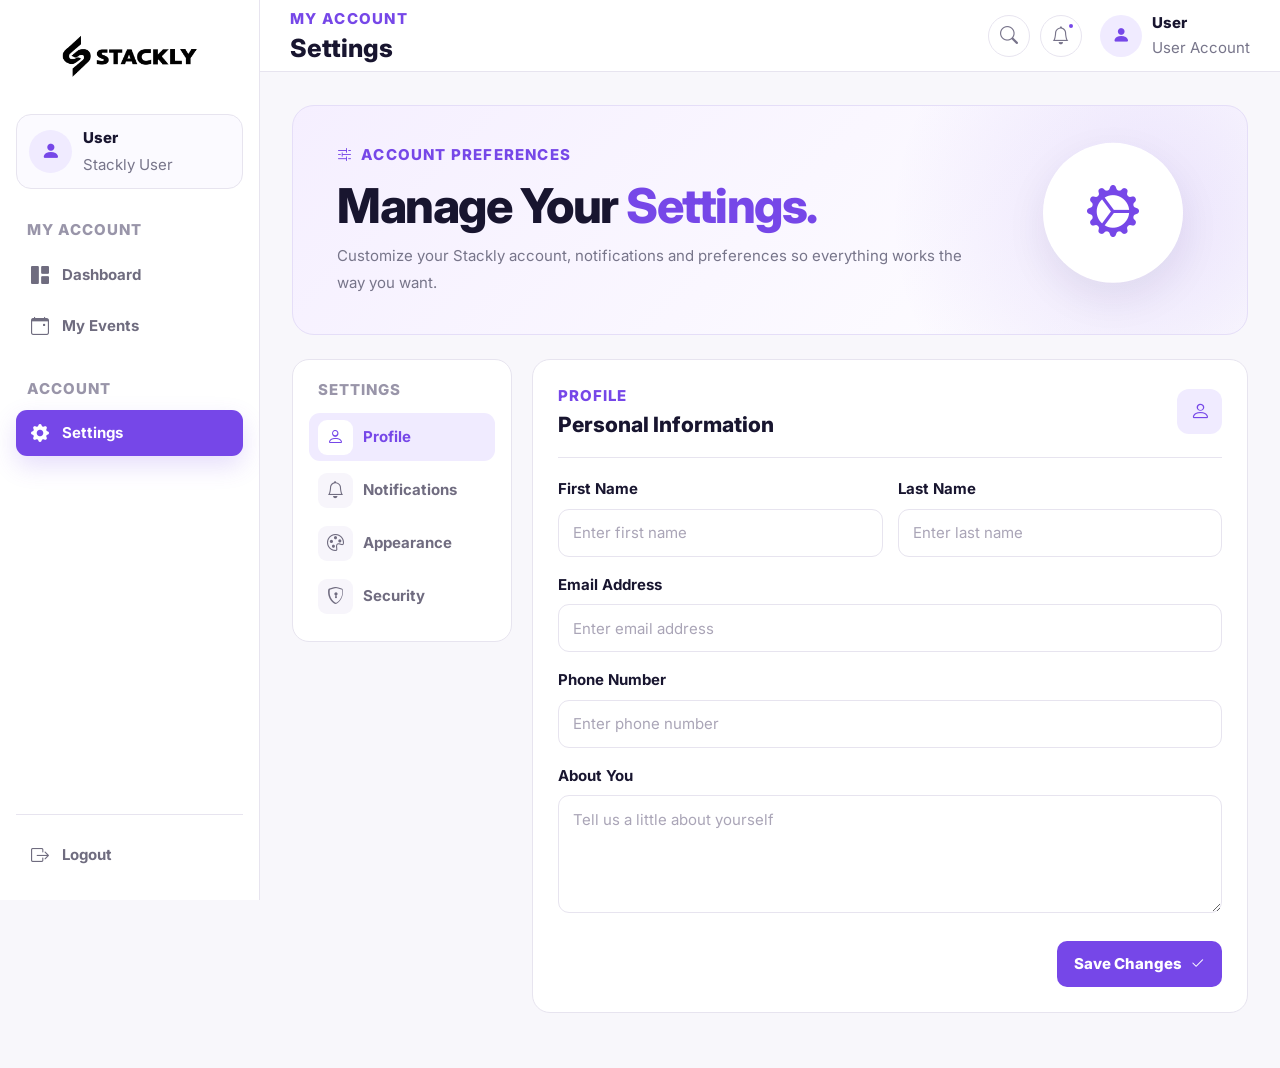
==== commit 524ae8e9: "Update settings.html" ====
--- a/settings.html
+++ b/settings.html
@@ -431,7 +431,7 @@
                         </div>
 
 
-                        <div class="settings-form">
+                        <div class="settings-form ">
 
 
                             <div class="settings-form-row">
@@ -485,7 +485,7 @@
                             </div>
 
 
-                            <div class="settings-field">
+                            <div class="settings-field ">
 
                                 <label for="phone">
                                     Phone Number
@@ -954,4 +954,4 @@
 
 </body>
 
-</html>+</html>
